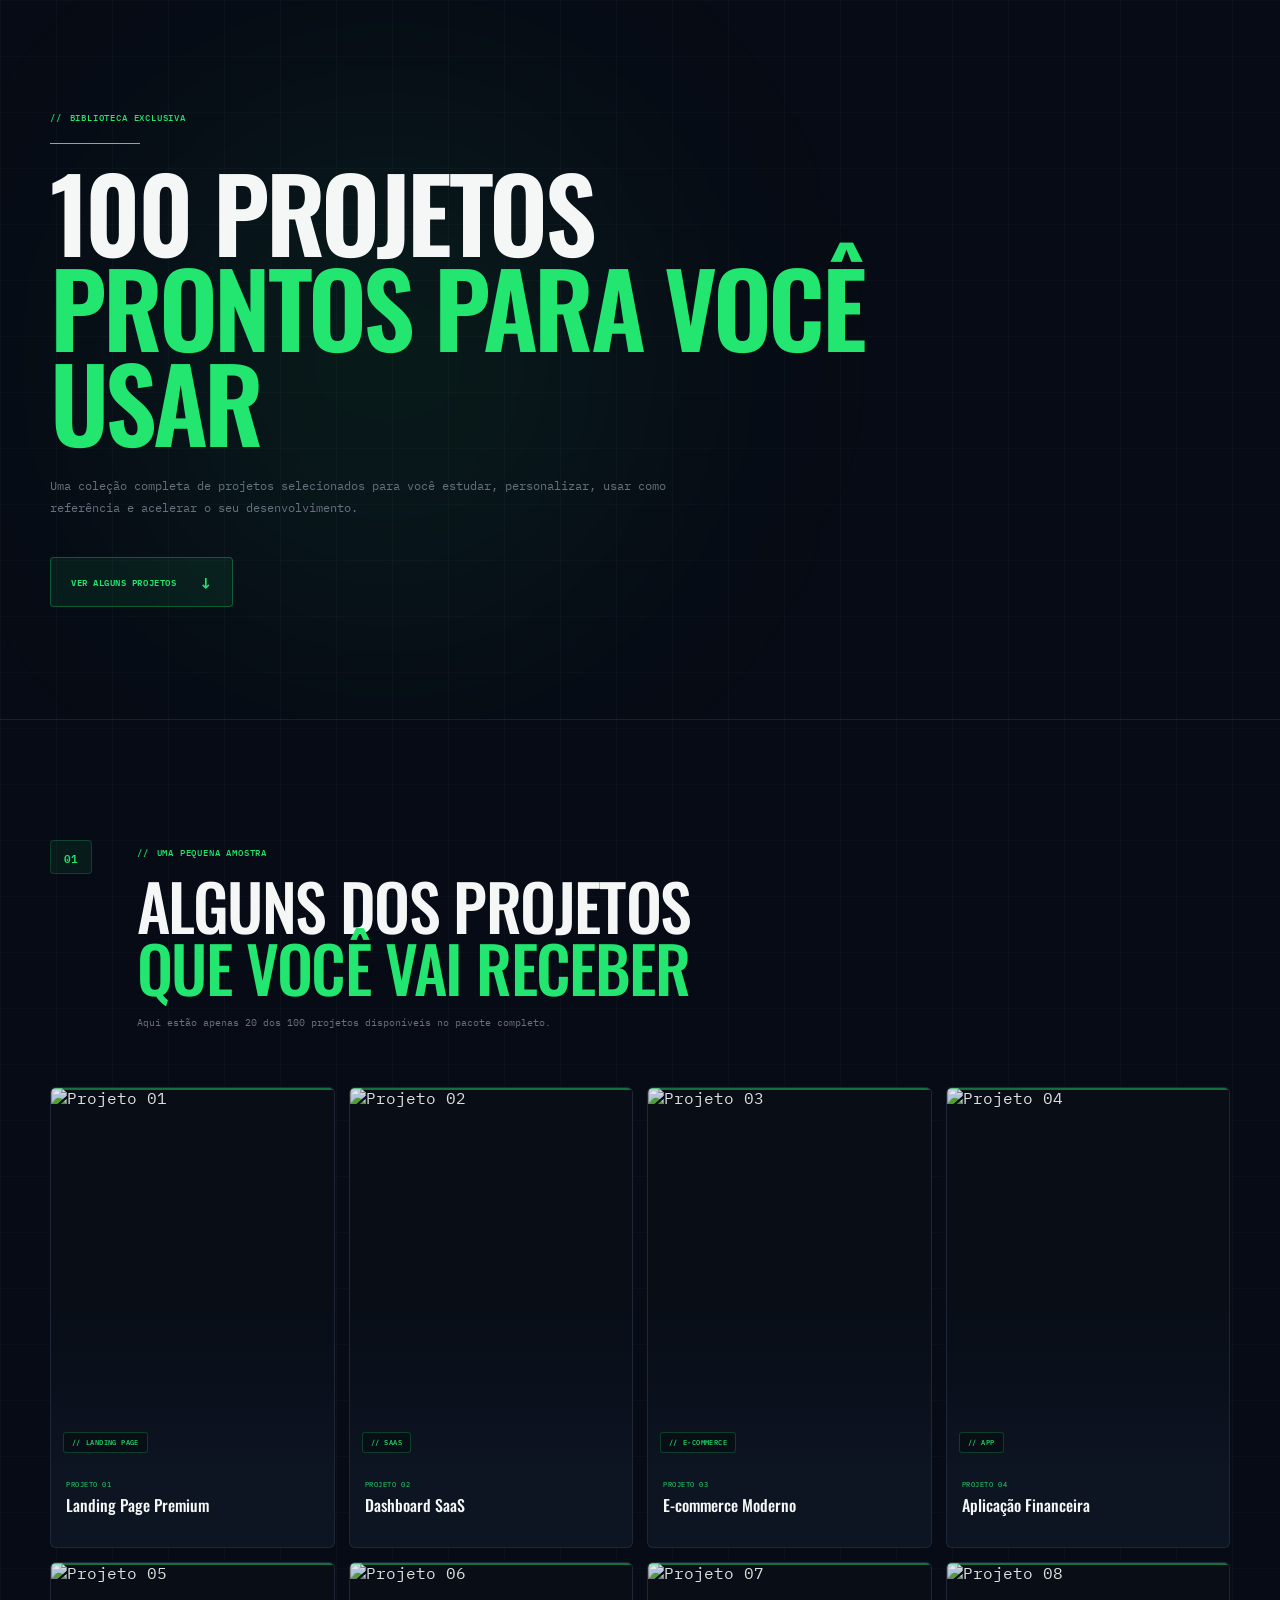
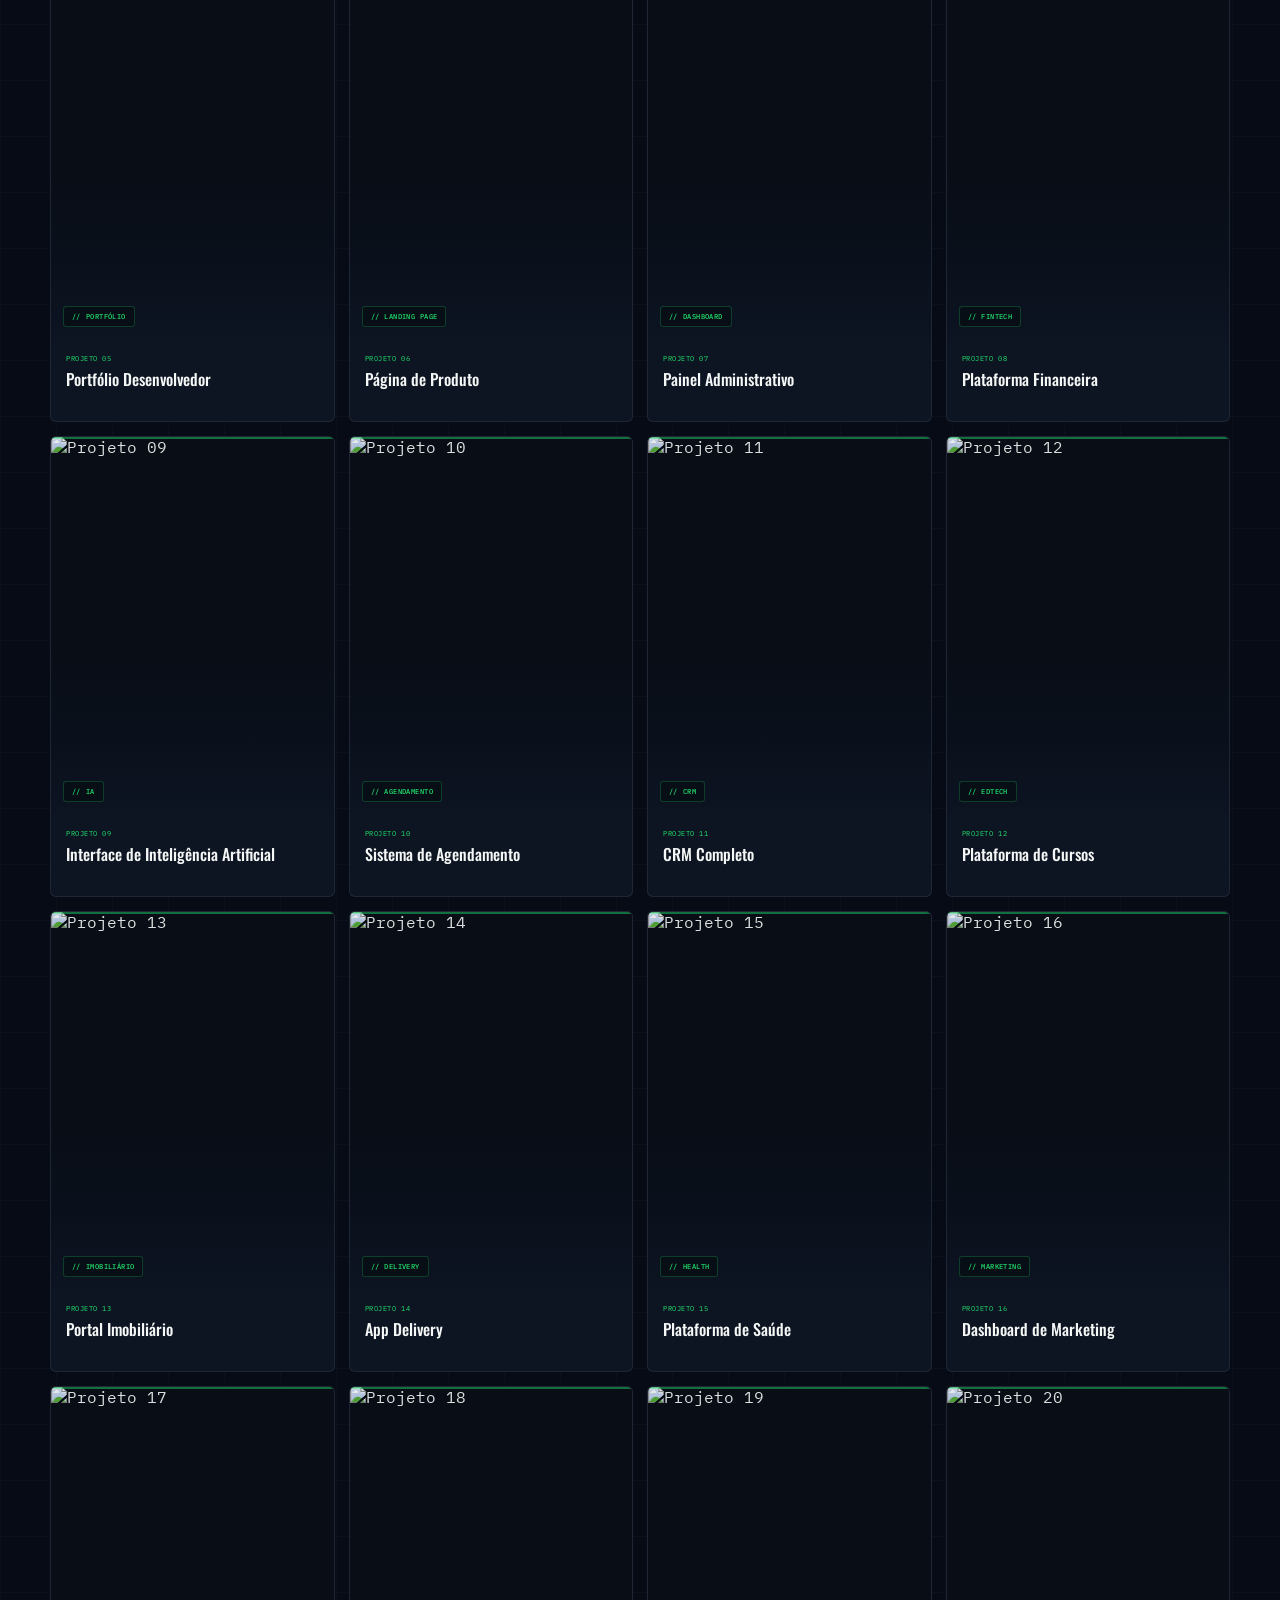
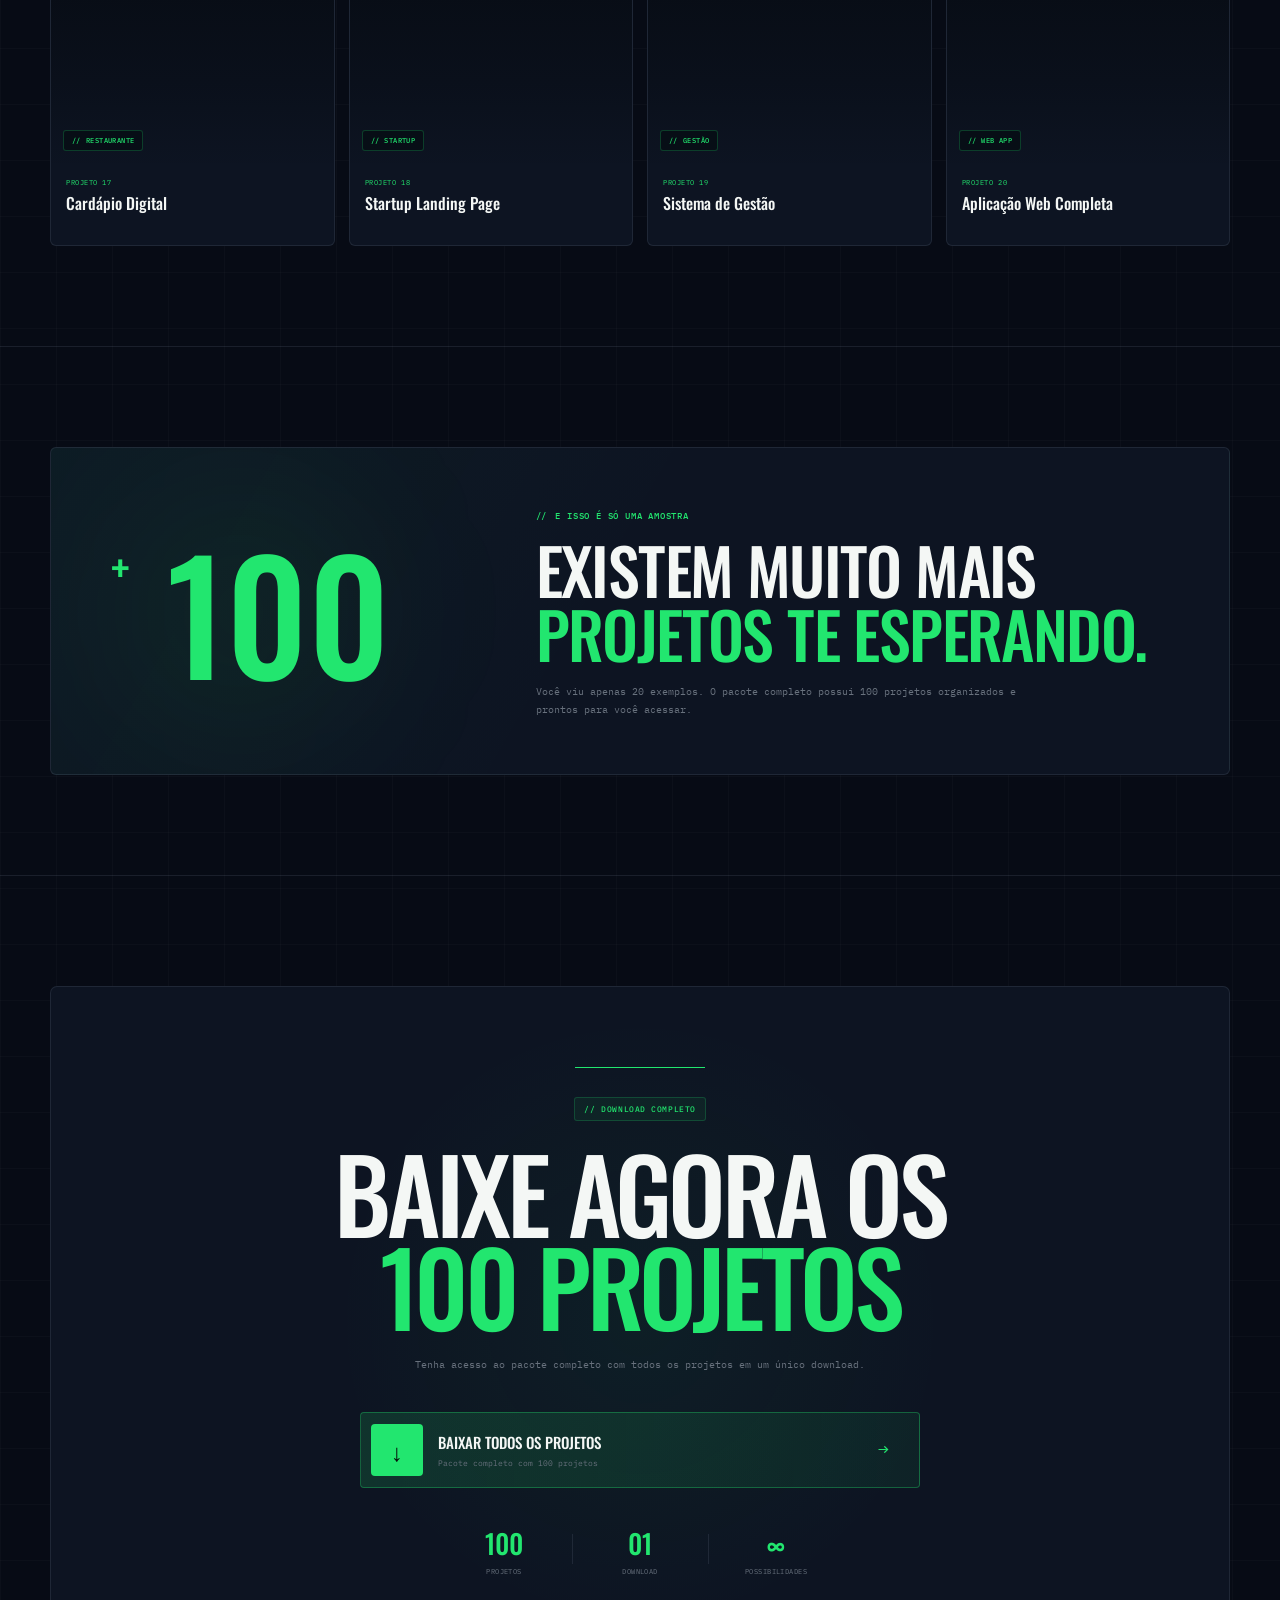
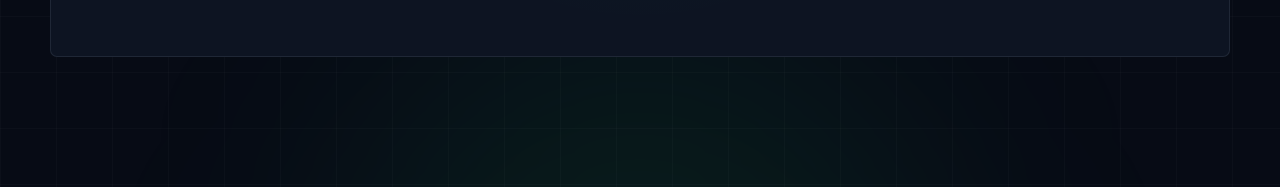
==== 100-PROJETOS/index.html @ 0f9ff562 "teste 2" ====
<!doctype html>
<html lang="pt-BR">
  <head>
    <meta charset="UTF-8" />
    <meta name="viewport" content="width=device-width, initial-scale=1.0" />
    <title>100 Projetos Prontos</title>

    <link rel="preconnect" href="https://fonts.googleapis.com" />
    <link rel="preconnect" href="https://fonts.gstatic.com" crossorigin />

    <link
      href="https://fonts.googleapis.com/css2?family=IBM+Plex+Mono:wght@400;500;600&family=Oswald:wght@400;500;600;700&display=swap"
      rel="stylesheet"
    />

    <link rel="stylesheet" href="style.css" />
  </head>

  <body>
    <main class="projects-page">
      <!-- HERO -->
      <section class="hero">
        <div class="hero-glow hero-glow-1"></div>
        <div class="hero-glow hero-glow-2"></div>

        <div class="container hero-content">
          <span class="eyebrow">BIBLIOTECA EXCLUSIVA</span>

          <h1>
            100 PROJETOS
            <span>PRONTOS PARA VOCÊ USAR</span>
          </h1>

          <p>
            Uma coleção completa de projetos selecionados para você estudar,
            personalizar, usar como referência e acelerar o seu desenvolvimento.
          </p>

          <a href="#projetos" class="hero-button">
            VER ALGUNS PROJETOS
            <span>↓</span>
          </a>
        </div>
      </section>

      <!-- PROJETOS -->
      <section class="projects-section" id="projetos">
        <div class="container">
          <div class="section-heading">
            <span class="section-number">01</span>

            <div>
              <span class="eyebrow">UMA PEQUENA AMOSTRA</span>

              <h2>
                ALGUNS DOS PROJETOS
                <span>QUE VOCÊ VAI RECEBER</span>
              </h2>

              <p>
                Aqui estão apenas 20 dos 100 projetos disponíveis no pacote
                completo.
              </p>
            </div>
          </div>

          <div class="projects-grid">
            <!-- CARD 01 -->
            <article class="project-card">
              <div class="project-image">
                <img src="images/projeto-01.jpg" alt="Projeto 01" />
                <div class="project-overlay">
                  <span>LANDING PAGE</span>
                </div>
              </div>

              <div class="project-info">
                <span>PROJETO 01</span>
                <h3>Landing Page Premium</h3>
              </div>
            </article>

            <!-- CARD 02 -->
            <article class="project-card">
              <div class="project-image">
                <img src="images/projeto-02.jpg" alt="Projeto 02" />
                <div class="project-overlay">
                  <span>SAAS</span>
                </div>
              </div>

              <div class="project-info">
                <span>PROJETO 02</span>
                <h3>Dashboard SaaS</h3>
              </div>
            </article>

            <!-- CARD 03 -->
            <article class="project-card">
              <div class="project-image">
                <img src="images/projeto-03.jpg" alt="Projeto 03" />
                <div class="project-overlay">
                  <span>E-COMMERCE</span>
                </div>
              </div>

              <div class="project-info">
                <span>PROJETO 03</span>
                <h3>E-commerce Moderno</h3>
              </div>
            </article>

            <!-- CARD 04 -->
            <article class="project-card">
              <div class="project-image">
                <img src="images/projeto-04.jpg" alt="Projeto 04" />
                <div class="project-overlay">
                  <span>APP</span>
                </div>
              </div>

              <div class="project-info">
                <span>PROJETO 04</span>
                <h3>Aplicação Financeira</h3>
              </div>
            </article>

            <!-- CARD 05 -->
            <article class="project-card">
              <div class="project-image">
                <img src="images/projeto-05.jpg" alt="Projeto 05" />
                <div class="project-overlay">
                  <span>PORTFÓLIO</span>
                </div>
              </div>

              <div class="project-info">
                <span>PROJETO 05</span>
                <h3>Portfólio Desenvolvedor</h3>
              </div>
            </article>

            <!-- CARD 06 -->
            <article class="project-card">
              <div class="project-image">
                <img src="images/projeto-06.jpg" alt="Projeto 06" />
                <div class="project-overlay">
                  <span>LANDING PAGE</span>
                </div>
              </div>

              <div class="project-info">
                <span>PROJETO 06</span>
                <h3>Página de Produto</h3>
              </div>
            </article>

            <!-- CARD 07 -->
            <article class="project-card">
              <div class="project-image">
                <img src="images/projeto-07.jpg" alt="Projeto 07" />
                <div class="project-overlay">
                  <span>DASHBOARD</span>
                </div>
              </div>

              <div class="project-info">
                <span>PROJETO 07</span>
                <h3>Painel Administrativo</h3>
              </div>
            </article>

            <!-- CARD 08 -->
            <article class="project-card">
              <div class="project-image">
                <img src="images/projeto-08.jpg" alt="Projeto 08" />
                <div class="project-overlay">
                  <span>FINTECH</span>
                </div>
              </div>

              <div class="project-info">
                <span>PROJETO 08</span>
                <h3>Plataforma Financeira</h3>
              </div>
            </article>

            <!-- CARD 09 -->
            <article class="project-card">
              <div class="project-image">
                <img src="images/projeto-09.jpg" alt="Projeto 09" />
                <div class="project-overlay">
                  <span>IA</span>
                </div>
              </div>

              <div class="project-info">
                <span>PROJETO 09</span>
                <h3>Interface de Inteligência Artificial</h3>
              </div>
            </article>

            <!-- CARD 10 -->
            <article class="project-card">
              <div class="project-image">
                <img src="images/projeto-10.jpg" alt="Projeto 10" />
                <div class="project-overlay">
                  <span>AGENDAMENTO</span>
                </div>
              </div>

              <div class="project-info">
                <span>PROJETO 10</span>
                <h3>Sistema de Agendamento</h3>
              </div>
            </article>

            <!-- CARD 11 -->
            <article class="project-card">
              <div class="project-image">
                <img src="images/projeto-11.jpg" alt="Projeto 11" />
                <div class="project-overlay">
                  <span>CRM</span>
                </div>
              </div>

              <div class="project-info">
                <span>PROJETO 11</span>
                <h3>CRM Completo</h3>
              </div>
            </article>

            <!-- CARD 12 -->
            <article class="project-card">
              <div class="project-image">
                <img src="images/projeto-12.jpg" alt="Projeto 12" />
                <div class="project-overlay">
                  <span>EDTECH</span>
                </div>
              </div>

              <div class="project-info">
                <span>PROJETO 12</span>
                <h3>Plataforma de Cursos</h3>
              </div>
            </article>

            <!-- CARD 13 -->
            <article class="project-card">
              <div class="project-image">
                <img src="images/projeto-13.jpg" alt="Projeto 13" />
                <div class="project-overlay">
                  <span>IMOBILIÁRIO</span>
                </div>
              </div>

              <div class="project-info">
                <span>PROJETO 13</span>
                <h3>Portal Imobiliário</h3>
              </div>
            </article>

            <!-- CARD 14 -->
            <article class="project-card">
              <div class="project-image">
                <img src="images/projeto-14.jpg" alt="Projeto 14" />
                <div class="project-overlay">
                  <span>DELIVERY</span>
                </div>
              </div>

              <div class="project-info">
                <span>PROJETO 14</span>
                <h3>App Delivery</h3>
              </div>
            </article>

            <!-- CARD 15 -->
            <article class="project-card">
              <div class="project-image">
                <img src="images/projeto-15.jpg" alt="Projeto 15" />
                <div class="project-overlay">
                  <span>HEALTH</span>
                </div>
              </div>

              <div class="project-info">
                <span>PROJETO 15</span>
                <h3>Plataforma de Saúde</h3>
              </div>
            </article>

            <!-- CARD 16 -->
            <article class="project-card">
              <div class="project-image">
                <img src="images/projeto-16.jpg" alt="Projeto 16" />
                <div class="project-overlay">
                  <span>MARKETING</span>
                </div>
              </div>

              <div class="project-info">
                <span>PROJETO 16</span>
                <h3>Dashboard de Marketing</h3>
              </div>
            </article>

            <!-- CARD 17 -->
            <article class="project-card">
              <div class="project-image">
                <img src="images/projeto-17.jpg" alt="Projeto 17" />
                <div class="project-overlay">
                  <span>RESTAURANTE</span>
                </div>
              </div>

              <div class="project-info">
                <span>PROJETO 17</span>
                <h3>Cardápio Digital</h3>
              </div>
            </article>

            <!-- CARD 18 -->
            <article class="project-card">
              <div class="project-image">
                <img src="images/projeto-18.jpg" alt="Projeto 18" />
                <div class="project-overlay">
                  <span>STARTUP</span>
                </div>
              </div>

              <div class="project-info">
                <span>PROJETO 18</span>
                <h3>Startup Landing Page</h3>
              </div>
            </article>

            <!-- CARD 19 -->
            <article class="project-card">
              <div class="project-image">
                <img src="images/projeto-19.jpg" alt="Projeto 19" />
                <div class="project-overlay">
                  <span>GESTÃO</span>
                </div>
              </div>

              <div class="project-info">
                <span>PROJETO 19</span>
                <h3>Sistema de Gestão</h3>
              </div>
            </article>

            <!-- CARD 20 -->
            <article class="project-card">
              <div class="project-image">
                <img src="images/projeto-20.jpg" alt="Projeto 20" />
                <div class="project-overlay">
                  <span>WEB APP</span>
                </div>
              </div>

              <div class="project-info">
                <span>PROJETO 20</span>
                <h3>Aplicação Web Completa</h3>
              </div>
            </article>
          </div>
        </div>
      </section>

      <!-- CONTADOR -->
      <section class="counter-section">
        <div class="container">
          <div class="counter-box">
            <div class="counter-number">
              <span>+</span>
              100
            </div>

            <div class="counter-content">
              <span class="eyebrow">E ISSO É SÓ UMA AMOSTRA</span>

              <h2>
                EXISTEM MUITO MAIS
                <span>PROJETOS TE ESPERANDO.</span>
              </h2>

              <p>
                Você viu apenas 20 exemplos. O pacote completo possui 100
                projetos organizados e prontos para você acessar.
              </p>
            </div>
          </div>
        </div>
      </section>

      <!-- CTA FINAL -->
      <section class="download-section">
        <div class="download-glow"></div>

        <div class="container">
          <div class="download-card">
            <span class="download-badge"> DOWNLOAD COMPLETO </span>

            <h2>
              BAIXE AGORA OS
              <span>100 PROJETOS</span>
            </h2>

            <p>
              Tenha acesso ao pacote completo com todos os projetos em um único
              download.
            </p>

            <!-- TROQUE O HREF PELO LINK DO SEU ZIP -->
            <a
              href="https://drive.google.com/uc?export=download&id=1RtNNRLsA-LP48QksW-aW4sHcP6Hw93Mc"
              class="download-button"
              download
            >
              <div class="download-icon">↓</div>

              <div>
                <strong>BAIXAR TODOS OS PROJETOS</strong>
                <span>Pacote completo com 100 projetos</span>
              </div>

              <div class="download-arrow">→</div>
            </a>

            <div class="download-info">
              <div>
                <strong>100</strong>
                <span>Projetos</span>
              </div>

              <div class="separator"></div>

              <div>
                <strong>01</strong>
                <span>Download</span>
              </div>

              <div class="separator"></div>

              <div>
                <strong>∞</strong>
                <span>Possibilidades</span>
              </div>
            </div>
          </div>
        </div>
      </section>
    </main>
  </body>
</html>
---- 100-PROJETOS/style.css ----
:root {
  --bg: #070b15;
  --bg-secondary: #0a101d;
  --card: #0d1422;
  --card-hover: #111a2b;

  --green: #22e66f;
  --green-soft: rgba(34, 230, 111, 0.08);

  --white: #f4f7f5;
  --text: #d9dfe2;
  --muted: #68717d;

  --line: rgba(140, 159, 178, 0.14);
  --line-green: rgba(34, 230, 111, 0.3);

  --heading: "Oswald", sans-serif;
  --mono: "IBM Plex Mono", monospace;
}

* {
  margin: 0;
  padding: 0;
  box-sizing: border-box;
}

html {
  scroll-behavior: smooth;
}

body {
  min-height: 100vh;
  background-color: var(--bg);
  background-image:
    linear-gradient(rgba(255, 255, 255, 0.018) 1px, transparent 1px),
    linear-gradient(90deg, rgba(255, 255, 255, 0.018) 1px, transparent 1px);
  background-size: 56px 56px;

  color: var(--white);
  font-family: var(--mono);
  overflow-x: hidden;
}

img {
  display: block;
  width: 100%;
}

a {
  text-decoration: none;
  color: inherit;
}

.container {
  width: min(1180px, calc(100% - 64px));
  margin: 0 auto;
}

.eyebrow {
  display: inline-flex;
  align-items: center;
  font-family: var(--mono);
  font-size: 9px;
  font-weight: 500;
  letter-spacing: 0.09em;
  text-transform: uppercase;
  color: var(--green);
}

.eyebrow::before {
  content: "//";
  margin-right: 8px;
}

.hero {
  min-height: 720px;
  position: relative;
  display: flex;
  align-items: center;
  overflow: hidden;
  border-bottom: 1px solid var(--line);
}

.hero::before {
  content: "";
  position: absolute;
  width: 520px;
  height: 520px;
  left: 10%;
  top: 50%;
  transform: translateY(-50%);
  border-radius: 50%;
  background: rgba(34, 230, 111, 0.07);
  filter: blur(130px);
}

.hero-glow {
  display: none;
}

.hero-content {
  position: relative;
  z-index: 2;
  display: flex;
  flex-direction: column;
  align-items: flex-start;
  text-align: left;
}

.hero h1 {
  max-width: 950px;
  margin-top: 20px;
  font-family: var(--heading);
  font-size: clamp(64px, 8vw, 110px);
  font-weight: 600;
  line-height: 0.93;
  letter-spacing: -0.035em;
}

.hero h1 span {
  display: block;
  color: var(--green);
}

.hero h1::before {
  content: "";
  display: block;
  width: 90px;
  height: 1px;
  margin-bottom: 20px;
  background: var(--green);
}

.hero p {
  max-width: 650px;
  margin-top: 25px;
  font-size: 12px;
  line-height: 1.85;
  color: var(--muted);
}

.hero-button {
  margin-top: 38px;
  min-height: 50px;
  display: inline-flex;
  align-items: center;
  gap: 25px;
  padding: 0 20px;

  background: var(--green-soft);
  border: 1px solid var(--line-green);
  border-radius: 4px;

  color: var(--green);
  font-family: var(--mono);
  font-size: 9px;
  font-weight: 600;
  letter-spacing: 0.06em;

  transition: 0.25s ease;
}

.hero-button:hover {
  transform: translateY(-2px);
  background: rgba(34, 230, 111, 0.13);
  border-color: var(--green);
}

.hero-button span {
  font-size: 16px;
}

.projects-section {
  padding: 120px 0 100px;
  border-bottom: 1px solid var(--line);
}

.section-heading {
  display: grid;
  grid-template-columns: 62px 1fr;
  gap: 25px;
  align-items: flex-start;
  margin-bottom: 55px;
}

.section-number {
  width: 42px;
  height: 34px;

  display: flex;
  align-items: center;
  justify-content: center;

  border-radius: 4px;
  border: 1px solid rgba(34, 230, 111, 0.18);
  background: rgba(34, 230, 111, 0.07);

  color: var(--green);
  font-size: 11px;
  font-weight: 600;
}

.section-heading h2 {
  max-width: 850px;
  margin-top: 14px;

  font-family: var(--heading);
  font-size: clamp(44px, 5vw, 70px);
  font-weight: 500;
  line-height: 0.97;
  letter-spacing: -0.025em;
}

.section-heading h2 span {
  display: block;
  color: var(--green);
}

.section-heading p {
  max-width: 580px;
  margin-top: 16px;
  font-size: 10px;
  line-height: 1.8;
  color: var(--muted);
}

.projects-grid {
  display: grid;
  grid-template-columns: repeat(4, minmax(0, 1fr));
  gap: 14px;
}

.project-card {
  position: relative;
  overflow: hidden;

  background: var(--card);
  border: 1px solid var(--line);
  border-radius: 6px;

  transition: 0.3s ease;
}

.project-card::before {
  content: "";
  position: absolute;
  top: 0;
  left: 0;
  right: 0;
  height: 2px;
  background: var(--green);
  opacity: 0.45;
  z-index: 5;
}

.project-card:hover {
  transform: translateY(-4px);
  background: var(--card-hover);
  border-color: rgba(34, 230, 111, 0.28);
}

.project-image {
  position: relative;
  width: 100%;
  aspect-ratio: 3 / 4;
  overflow: hidden;
  background: #080d16;
}

.project-image img {
  width: 100%;
  height: 100%;
  object-fit: cover;
  object-position: top center;

  opacity: 0.9;
  transition: 0.5s ease;
}

.project-card:hover .project-image img {
  transform: scale(1.03);
  opacity: 1;
}

.project-image::after {
  content: "";
  position: absolute;
  inset: 0;

  background: linear-gradient(
    to top,
    rgba(13, 20, 34, 0.95) 0%,
    rgba(13, 20, 34, 0.45) 20%,
    transparent 45%
  );

  pointer-events: none;
}

.project-overlay {
  position: absolute;
  left: 12px;
  bottom: 12px;
  z-index: 3;
}

.project-overlay span {
  display: inline-flex;
  align-items: center;

  padding: 5px 8px;

  border: 1px solid rgba(34, 230, 111, 0.22);
  border-radius: 3px;

  background: rgba(8, 15, 22, 0.92);
  color: var(--green);

  font-size: 7px;
  font-weight: 500;
  letter-spacing: 0.06em;
}

.project-overlay span::before {
  content: "//";
  margin-right: 5px;
}

.project-info {
  min-height: 82px;
  padding: 15px;
}

.project-info > span {
  display: block;
  margin-bottom: 7px;

  color: var(--green);
  font-size: 7px;
  letter-spacing: 0.08em;
}

.project-info h3 {
  font-family: var(--heading);
  font-size: 16px;
  font-weight: 500;
  line-height: 1.2;
  color: var(--white);
}

.counter-section {
  padding: 100px 0;
  border-bottom: 1px solid var(--line);
}

.counter-box {
  position: relative;

  min-height: 320px;

  display: grid;
  grid-template-columns: 0.7fr 1.25fr;
  align-items: center;
  gap: 70px;

  padding: 55px 60px;

  border: 1px solid var(--line);
  border-radius: 6px;

  background:
    linear-gradient(
      120deg,
      rgba(34, 230, 111, 0.04),
      transparent 48%
    ),
    var(--card);

  overflow: hidden;
}

.counter-box::before {
  content: "";

  position: absolute;

  width: 260px;
  height: 260px;

  left: 5%;
  top: 50%;

  transform: translateY(-50%);

  background: rgba(34, 230, 111, 0.06);
  filter: blur(80px);
  border-radius: 50%;
}

.counter-number {
  position: relative;
  z-index: 2;

  font-family: var(--heading);
  font-size: clamp(100px, 12vw, 175px);
  font-weight: 500;
  line-height: 0.8;

  color: var(--green);
}

.counter-number span {
  font-size: 0.28em;
  vertical-align: top;
}

.counter-content {
  position: relative;
  z-index: 2;
}

.counter-content h2 {
  margin-top: 14px;

  font-family: var(--heading);
  font-size: clamp(42px, 5vw, 65px);
  font-weight: 500;
  line-height: 1;
  letter-spacing: -0.025em;
}

.counter-content h2 span {
  display: block;
  color: var(--green);
}

.counter-content p {
  max-width: 520px;
  margin-top: 18px;

  color: var(--muted);

  font-size: 10px;
  line-height: 1.8;
}

.download-section {
  position: relative;
  padding: 110px 0 130px;
  overflow: hidden;
}

.download-section::before {
  content: "";

  position: absolute;

  width: 600px;
  height: 600px;

  left: 50%;
  bottom: -430px;

  transform: translateX(-50%);

  background: rgba(34, 230, 111, 0.08);
  filter: blur(130px);
  border-radius: 50%;
}

.download-glow {
  display: none;
}

.download-card {
  position: relative;
  z-index: 2;

  min-height: 560px;

  display: flex;
  flex-direction: column;
  justify-content: center;
  align-items: center;

  padding: 80px 60px;

  text-align: center;

  border: 1px solid var(--line);
  border-radius: 7px;

  background:
    radial-gradient(
      circle at center,
      rgba(34, 230, 111, 0.05),
      transparent 45%
    ),
    var(--card);
}

.download-card::before {
  content: "";

  position: absolute;

  top: 80px;
  left: 50%;

  width: 130px;
  height: 1px;

  transform: translateX(-50%);
  background: var(--green);
}

.download-badge {
  display: inline-flex;
  align-items: center;

  margin-top: 30px;
  padding: 6px 9px;

  border: 1px solid rgba(34, 230, 111, 0.2);
  border-radius: 3px;

  background: rgba(34, 230, 111, 0.06);
  color: var(--green);

  font-size: 8px;
  font-weight: 500;
  letter-spacing: 0.07em;
}

.download-badge::before {
  content: "//";
  margin-right: 6px;
}

.download-card h2 {
  max-width: 900px;
  margin-top: 25px;

  font-family: var(--heading);
  font-size: clamp(64px, 8vw, 105px);
  font-weight: 500;
  line-height: 0.9;
  letter-spacing: -0.04em;
}

.download-card h2 span {
  display: block;
  color: var(--green);
}

.download-card > p {
  max-width: 550px;
  margin-top: 25px;

  font-size: 10px;
  line-height: 1.8;
  color: var(--muted);
}

.download-button {
  width: min(100%, 560px);
  min-height: 76px;

  margin-top: 38px;

  display: grid;
  grid-template-columns: 52px 1fr 25px;
  align-items: center;
  gap: 15px;

  padding: 10px 16px 10px 10px;

  text-align: left;

  border: 1px solid rgba(34, 230, 111, 0.32);
  border-radius: 4px;

  background: linear-gradient(
    90deg,
    rgba(34, 230, 111, 0.15),
    rgba(34, 230, 111, 0.07)
  );

  color: var(--white);

  transition: 0.25s ease;
}

.download-button:hover {
  transform: translateY(-3px);
  border-color: var(--green);

  background: linear-gradient(
    90deg,
    rgba(34, 230, 111, 0.22),
    rgba(34, 230, 111, 0.1)
  );
}

.download-icon {
  width: 52px;
  height: 52px;

  display: flex;
  align-items: center;
  justify-content: center;

  border-radius: 4px;

  background: var(--green);
  color: #06110b;

  font-family: var(--heading);
  font-size: 24px;
}

.download-button > div:nth-child(2) {
  display: flex;
  flex-direction: column;
  gap: 5px;
}

.download-button strong {
  font-family: var(--heading);
  font-size: 15px;
  font-weight: 500;
  color: var(--white);
}

.download-button span {
  font-size: 8px;
  color: var(--muted);
}

.download-arrow {
  color: var(--green);
  font-size: 18px;
}

.download-info {
  margin-top: 35px;

  display: flex;
  align-items: center;
  justify-content: center;

  gap: 30px;
}

.download-info > div:not(.separator) {
  min-width: 75px;

  display: flex;
  flex-direction: column;
  gap: 4px;
}

.download-info strong {
  font-family: var(--heading);
  font-size: 27px;
  font-weight: 500;
  color: var(--green);
}

.download-info span {
  font-size: 7px;
  text-transform: uppercase;
  letter-spacing: 0.07em;
  color: var(--muted);
}

.separator {
  width: 1px;
  height: 30px;
  background: var(--line);
}

@media (max-width: 1050px) {
  .projects-grid {
    grid-template-columns: repeat(3, minmax(0, 1fr));
  }

  .counter-box {
    gap: 35px;
  }
}

@media (max-width: 768px) {
  .container {
    width: calc(100% - 30px);
  }

  .hero {
    min-height: 640px;
  }

  .hero h1 {
    font-size: clamp(52px, 15vw, 78px);
  }

  .hero p {
    font-size: 10px;
  }

  .projects-section {
    padding: 85px 0;
  }

  .section-heading {
    grid-template-columns: 1fr;
    gap: 18px;
    margin-bottom: 40px;
  }

  .section-heading h2 {
    font-size: 48px;
  }

  .projects-grid {
    grid-template-columns: repeat(2, minmax(0, 1fr));
    gap: 10px;
  }

  .counter-section {
    padding: 70px 0;
  }

  .counter-box {
    grid-template-columns: 1fr;
    gap: 40px;
    padding: 45px 30px;
  }

  .counter-number {
    font-size: 110px;
  }

  .download-section {
    padding: 70px 0 90px;
  }

  .download-card {
    min-height: 500px;
    padding: 70px 25px;
  }

  .download-card::before {
    top: 55px;
  }
}

@media (max-width: 500px) {
  .hero {
    min-height: 580px;
  }

  .hero h1 {
    font-size: 51px;
  }

  .hero-button {
    min-height: 46px;
    font-size: 8px;
  }

  .projects-grid {
    grid-template-columns: repeat(2, minmax(0, 1fr));
    gap: 8px;
  }

  .project-info {
    min-height: 68px;
    padding: 10px;
  }

  .project-info h3 {
    font-size: 13px;
  }

  .project-info > span {
    font-size: 6px;
  }

  .project-overlay {
    left: 8px;
    bottom: 8px;
  }

  .project-overlay span {
    padding: 4px 5px;
    font-size: 6px;
  }

  .counter-box {
    padding: 40px 22px;
  }

  .counter-content h2 {
    font-size: 44px;
  }

  .download-card {
    padding: 65px 18px;
  }

  .download-card h2 {
    font-size: 53px;
  }

  .download-button {
    grid-template-columns: 48px 1fr;
    gap: 11px;
  }

  .download-icon {
    width: 48px;
    height: 48px;
  }

  .download-arrow {
    display: none;
  }

  .download-button strong {
    font-size: 13px;
  }

  .download-button span {
    font-size: 7px;
  }

  .download-info {
    gap: 14px;
  }
}
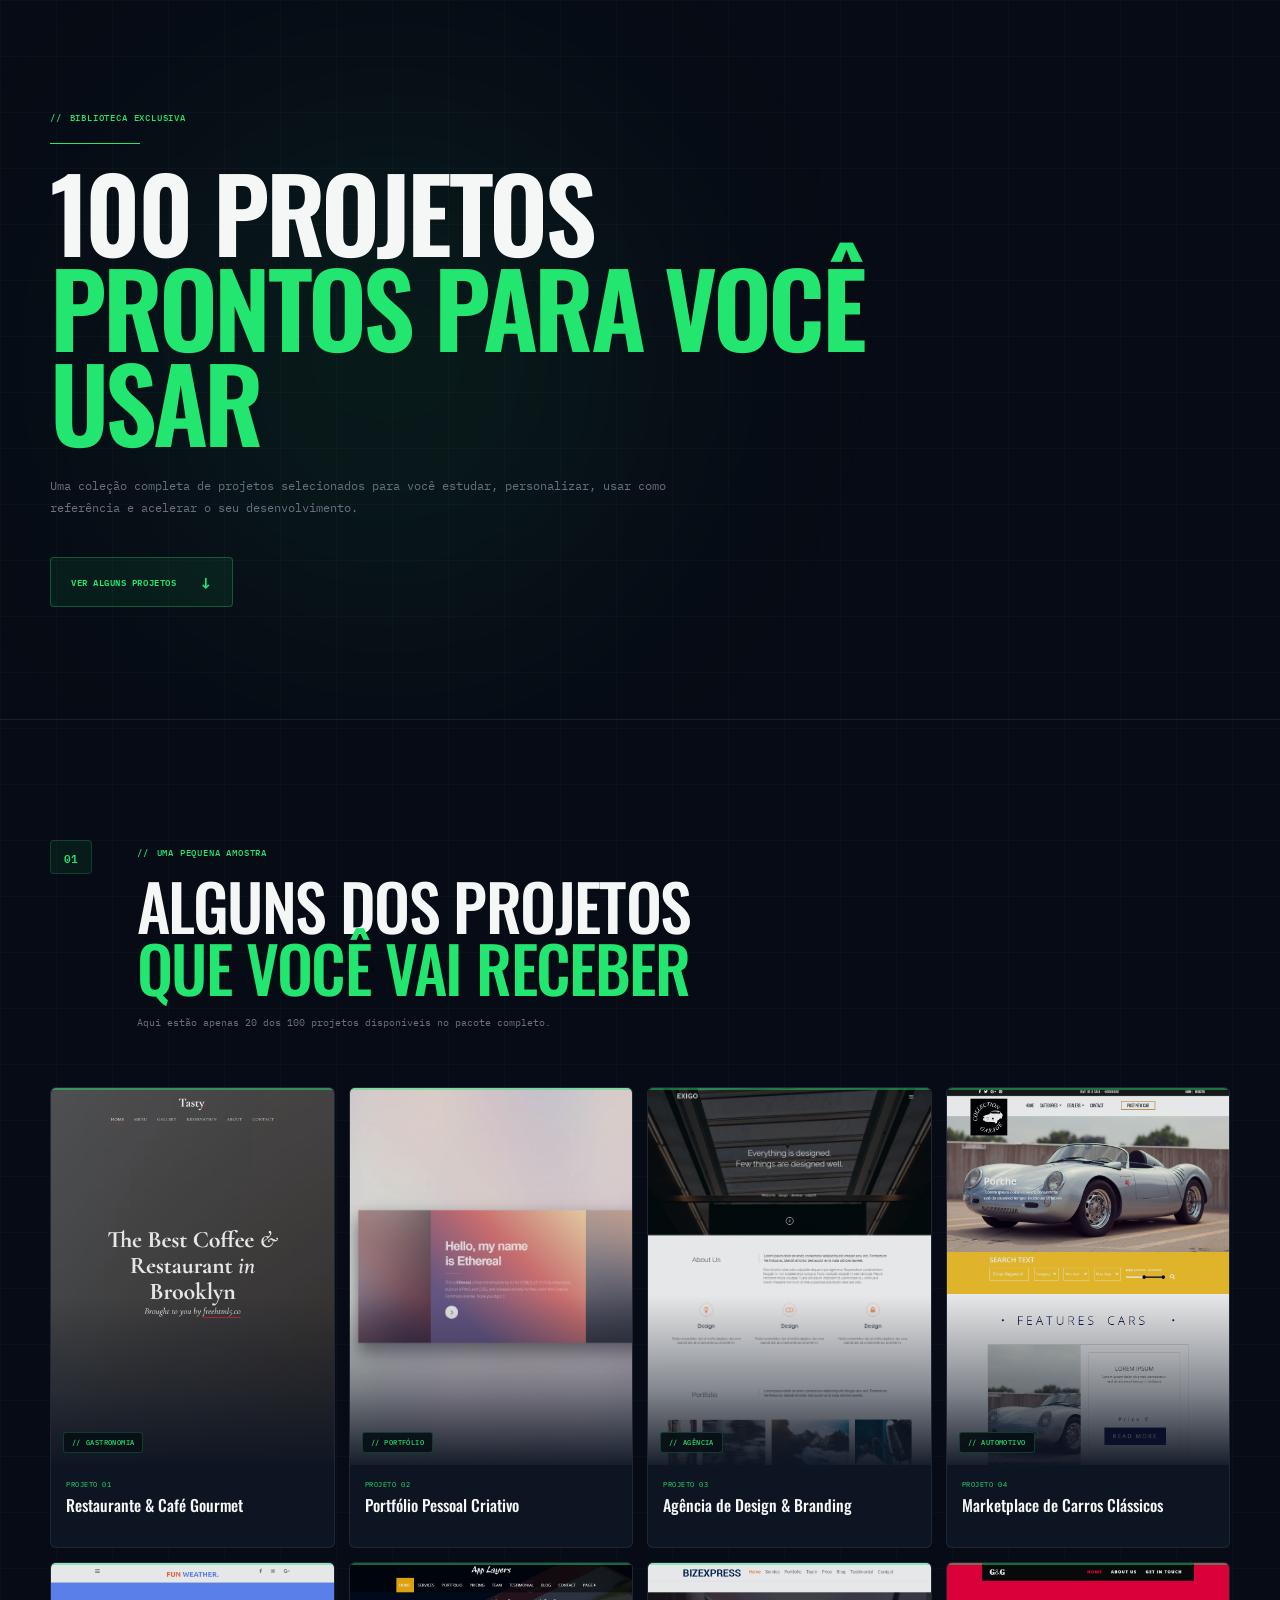
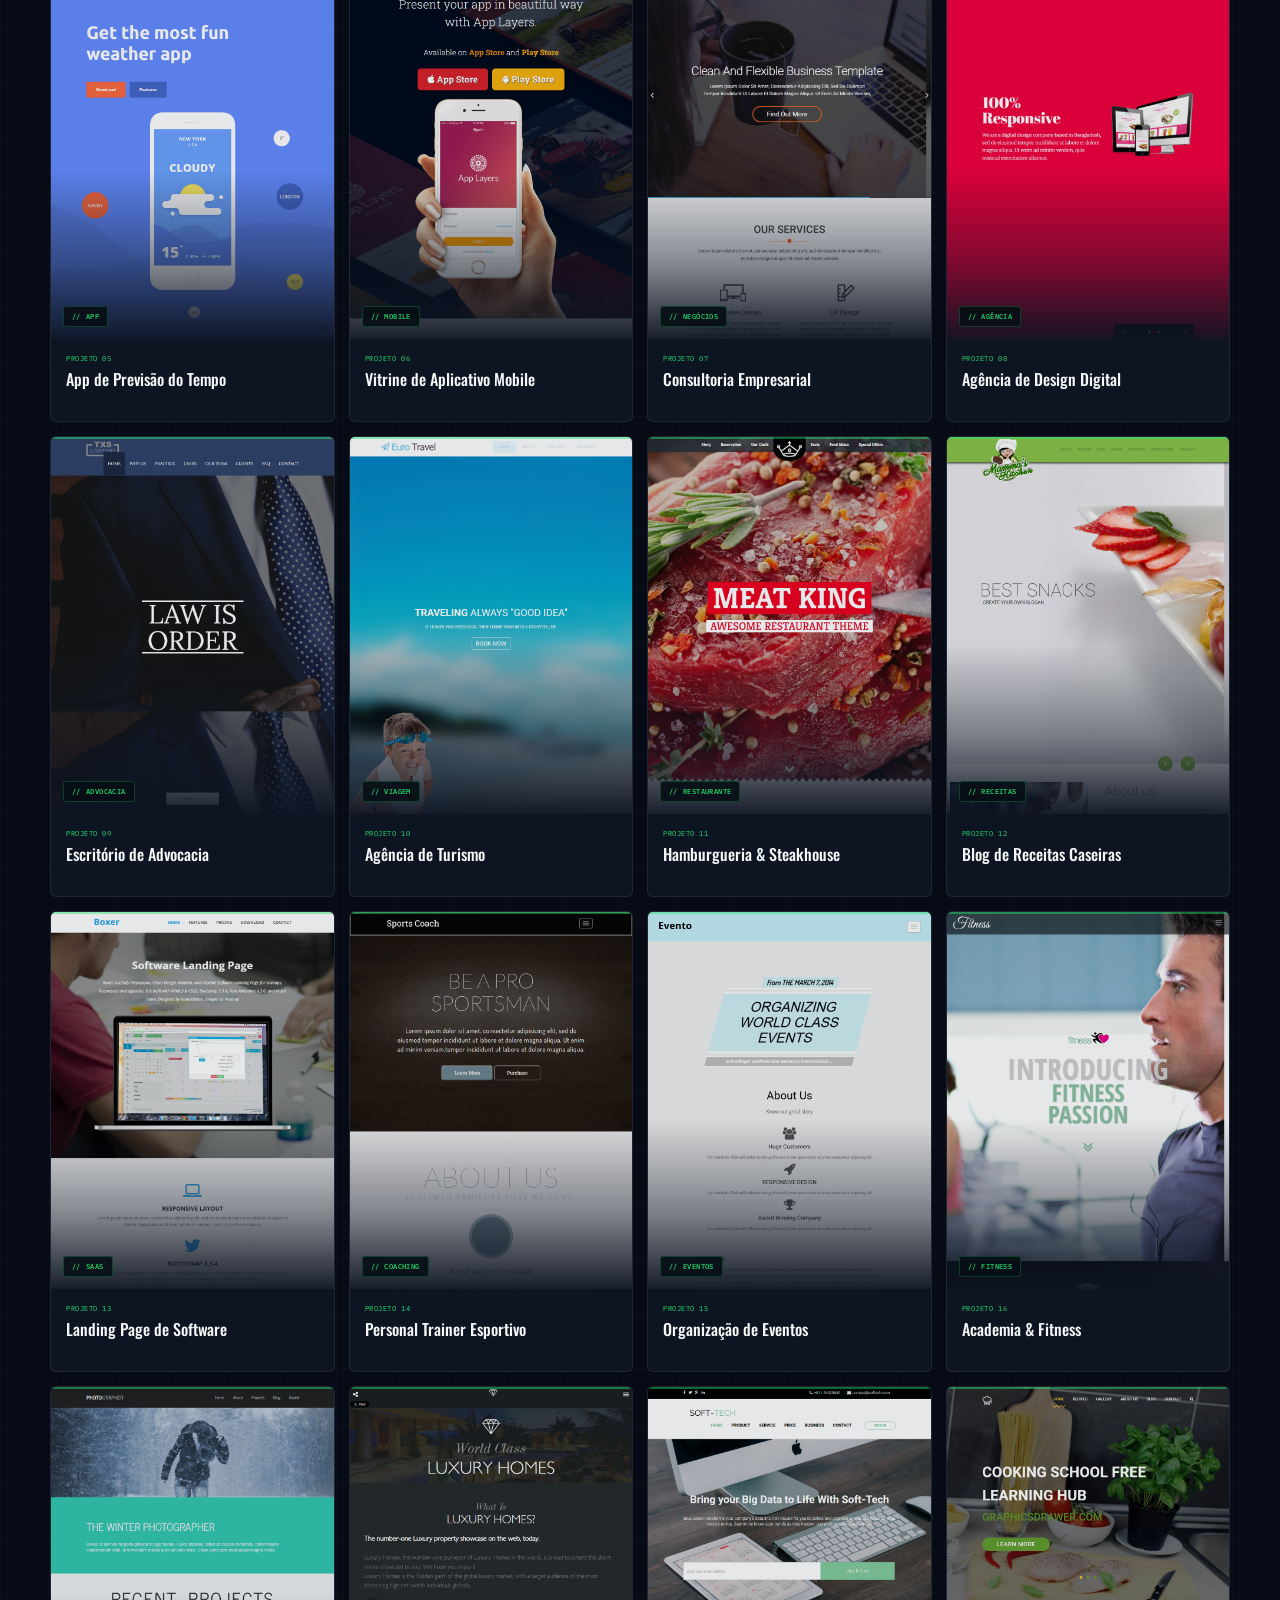
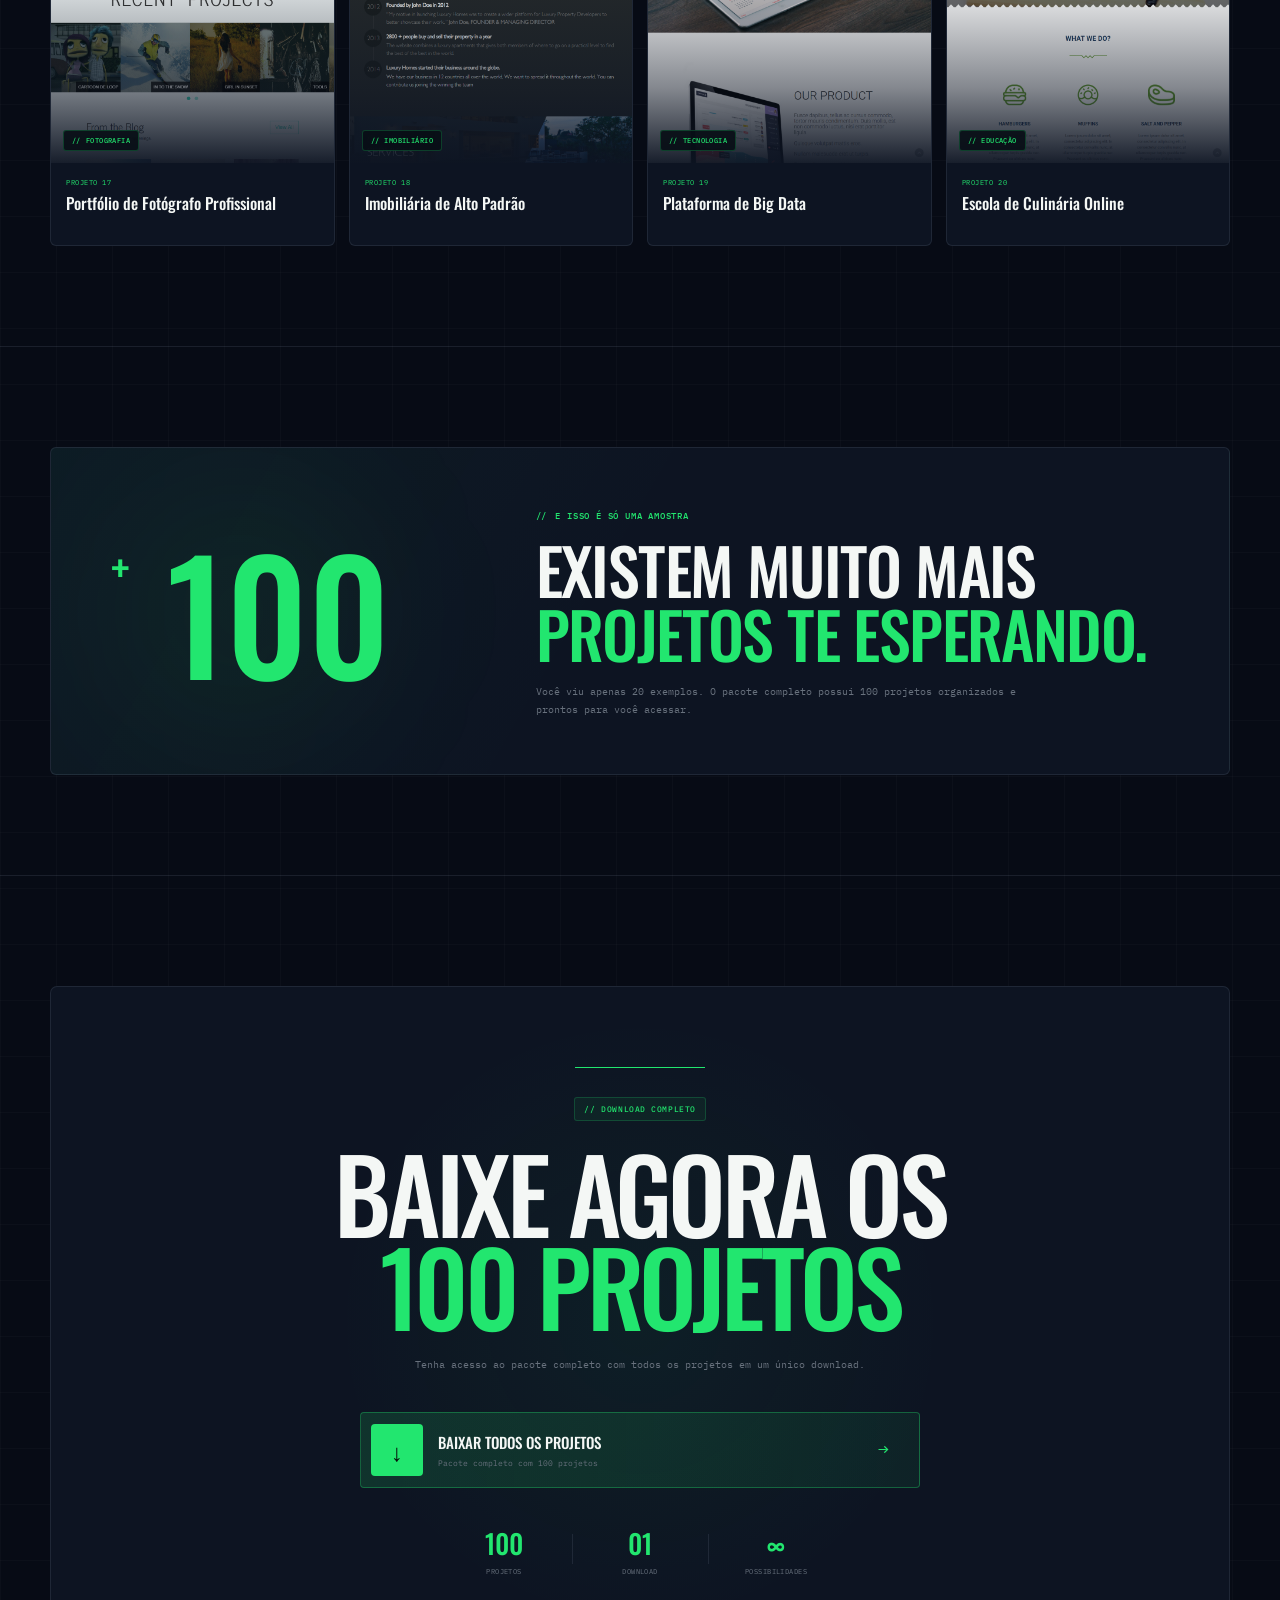
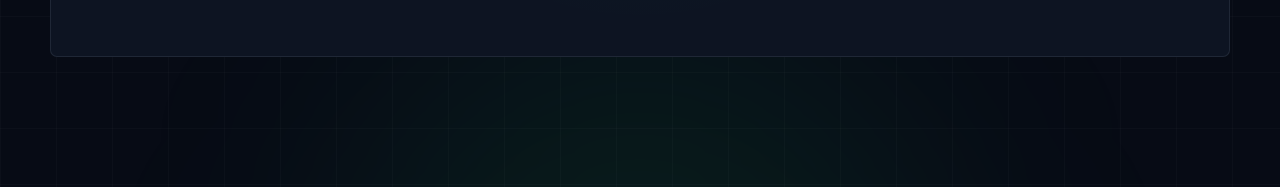
==== commit b463a6c5: "Feito" ====
--- a/100-PROJETOS/index.html
+++ b/100-PROJETOS/index.html
@@ -68,300 +68,300 @@
             <!-- CARD 01 -->
             <article class="project-card">
               <div class="project-image">
-                <img src="images/projeto-01.jpg" alt="Projeto 01" />
-                <div class="project-overlay">
-                  <span>LANDING PAGE</span>
+                <img src="assets/img/projeto-01.png" alt="Projeto 01" />
+                <div class="project-overlay">
+                  <span>GASTRONOMIA</span>
                 </div>
               </div>
 
               <div class="project-info">
                 <span>PROJETO 01</span>
-                <h3>Landing Page Premium</h3>
+                <h3>Restaurante & Café Gourmet</h3>
               </div>
             </article>
 
             <!-- CARD 02 -->
             <article class="project-card">
               <div class="project-image">
-                <img src="images/projeto-02.jpg" alt="Projeto 02" />
+                <img src="assets/img/projeto-02.png" alt="Projeto 02" />
+                <div class="project-overlay">
+                  <span>PORTFÓLIO</span>
+                </div>
+              </div>
+
+              <div class="project-info">
+                <span>PROJETO 02</span>
+                <h3>Portfólio Pessoal Criativo</h3>
+              </div>
+            </article>
+
+            <!-- CARD 03 -->
+            <article class="project-card">
+              <div class="project-image">
+                <img src="assets/img/projeto-03.png" alt="Projeto 03" />
+                <div class="project-overlay">
+                  <span>AGÊNCIA</span>
+                </div>
+              </div>
+
+              <div class="project-info">
+                <span>PROJETO 03</span>
+                <h3>Agência de Design & Branding</h3>
+              </div>
+            </article>
+
+            <!-- CARD 04 -->
+            <article class="project-card">
+              <div class="project-image">
+                <img src="assets/img/projeto-04.png" alt="Projeto 04" />
+                <div class="project-overlay">
+                  <span>AUTOMOTIVO</span>
+                </div>
+              </div>
+
+              <div class="project-info">
+                <span>PROJETO 04</span>
+                <h3>Marketplace de Carros Clássicos</h3>
+              </div>
+            </article>
+
+            <!-- CARD 05 -->
+            <article class="project-card">
+              <div class="project-image">
+                <img src="assets/img/projeto-05.png" alt="Projeto 05" />
+                <div class="project-overlay">
+                  <span>APP</span>
+                </div>
+              </div>
+
+              <div class="project-info">
+                <span>PROJETO 05</span>
+                <h3>App de Previsão do Tempo</h3>
+              </div>
+            </article>
+
+            <!-- CARD 06 -->
+            <article class="project-card">
+              <div class="project-image">
+                <img src="assets/img/projeto-06.png" alt="Projeto 06" />
+                <div class="project-overlay">
+                  <span>MOBILE</span>
+                </div>
+              </div>
+
+              <div class="project-info">
+                <span>PROJETO 06</span>
+                <h3>Vitrine de Aplicativo Mobile</h3>
+              </div>
+            </article>
+
+            <!-- CARD 07 -->
+            <article class="project-card">
+              <div class="project-image">
+                <img src="assets/img/projeto-07.png" alt="Projeto 07" />
+                <div class="project-overlay">
+                  <span>NEGÓCIOS</span>
+                </div>
+              </div>
+
+              <div class="project-info">
+                <span>PROJETO 07</span>
+                <h3>Consultoria Empresarial</h3>
+              </div>
+            </article>
+
+            <!-- CARD 08 -->
+            <article class="project-card">
+              <div class="project-image">
+                <img src="assets/img/projeto-08.png" alt="Projeto 08" />
+                <div class="project-overlay">
+                  <span>AGÊNCIA</span>
+                </div>
+              </div>
+
+              <div class="project-info">
+                <span>PROJETO 08</span>
+                <h3>Agência de Design Digital</h3>
+              </div>
+            </article>
+
+            <!-- CARD 09 -->
+            <article class="project-card">
+              <div class="project-image">
+                <img src="assets/img/projeto-09.png" alt="Projeto 09" />
+                <div class="project-overlay">
+                  <span>ADVOCACIA</span>
+                </div>
+              </div>
+
+              <div class="project-info">
+                <span>PROJETO 09</span>
+                <h3>Escritório de Advocacia</h3>
+              </div>
+            </article>
+
+            <!-- CARD 10 -->
+            <article class="project-card">
+              <div class="project-image">
+                <img src="assets/img/projeto-10.png" alt="Projeto 10" />
+                <div class="project-overlay">
+                  <span>VIAGEM</span>
+                </div>
+              </div>
+
+              <div class="project-info">
+                <span>PROJETO 10</span>
+                <h3>Agência de Turismo</h3>
+              </div>
+            </article>
+
+            <!-- CARD 11 -->
+            <article class="project-card">
+              <div class="project-image">
+                <img src="assets/img/projeto-11.png" alt="Projeto 11" />
+                <div class="project-overlay">
+                  <span>RESTAURANTE</span>
+                </div>
+              </div>
+
+              <div class="project-info">
+                <span>PROJETO 11</span>
+                <h3>Hamburgueria & Steakhouse</h3>
+              </div>
+            </article>
+
+            <!-- CARD 12 -->
+            <article class="project-card">
+              <div class="project-image">
+                <img src="assets/img/projeto-12.png" alt="Projeto 12" />
+                <div class="project-overlay">
+                  <span>RECEITAS</span>
+                </div>
+              </div>
+
+              <div class="project-info">
+                <span>PROJETO 12</span>
+                <h3>Blog de Receitas Caseiras</h3>
+              </div>
+            </article>
+
+            <!-- CARD 13 -->
+            <article class="project-card">
+              <div class="project-image">
+                <img src="assets/img/projeto-13.png" alt="Projeto 13" />
                 <div class="project-overlay">
                   <span>SAAS</span>
                 </div>
               </div>
 
               <div class="project-info">
-                <span>PROJETO 02</span>
-                <h3>Dashboard SaaS</h3>
-              </div>
-            </article>
-
-            <!-- CARD 03 -->
-            <article class="project-card">
-              <div class="project-image">
-                <img src="images/projeto-03.jpg" alt="Projeto 03" />
-                <div class="project-overlay">
-                  <span>E-COMMERCE</span>
-                </div>
-              </div>
-
-              <div class="project-info">
-                <span>PROJETO 03</span>
-                <h3>E-commerce Moderno</h3>
-              </div>
-            </article>
-
-            <!-- CARD 04 -->
-            <article class="project-card">
-              <div class="project-image">
-                <img src="images/projeto-04.jpg" alt="Projeto 04" />
-                <div class="project-overlay">
-                  <span>APP</span>
-                </div>
-              </div>
-
-              <div class="project-info">
-                <span>PROJETO 04</span>
-                <h3>Aplicação Financeira</h3>
-              </div>
-            </article>
-
-            <!-- CARD 05 -->
-            <article class="project-card">
-              <div class="project-image">
-                <img src="images/projeto-05.jpg" alt="Projeto 05" />
-                <div class="project-overlay">
-                  <span>PORTFÓLIO</span>
-                </div>
-              </div>
-
-              <div class="project-info">
-                <span>PROJETO 05</span>
-                <h3>Portfólio Desenvolvedor</h3>
-              </div>
-            </article>
-
-            <!-- CARD 06 -->
-            <article class="project-card">
-              <div class="project-image">
-                <img src="images/projeto-06.jpg" alt="Projeto 06" />
-                <div class="project-overlay">
-                  <span>LANDING PAGE</span>
-                </div>
-              </div>
-
-              <div class="project-info">
-                <span>PROJETO 06</span>
-                <h3>Página de Produto</h3>
-              </div>
-            </article>
-
-            <!-- CARD 07 -->
-            <article class="project-card">
-              <div class="project-image">
-                <img src="images/projeto-07.jpg" alt="Projeto 07" />
-                <div class="project-overlay">
-                  <span>DASHBOARD</span>
-                </div>
-              </div>
-
-              <div class="project-info">
-                <span>PROJETO 07</span>
-                <h3>Painel Administrativo</h3>
-              </div>
-            </article>
-
-            <!-- CARD 08 -->
-            <article class="project-card">
-              <div class="project-image">
-                <img src="images/projeto-08.jpg" alt="Projeto 08" />
-                <div class="project-overlay">
-                  <span>FINTECH</span>
-                </div>
-              </div>
-
-              <div class="project-info">
-                <span>PROJETO 08</span>
-                <h3>Plataforma Financeira</h3>
-              </div>
-            </article>
-
-            <!-- CARD 09 -->
-            <article class="project-card">
-              <div class="project-image">
-                <img src="images/projeto-09.jpg" alt="Projeto 09" />
-                <div class="project-overlay">
-                  <span>IA</span>
-                </div>
-              </div>
-
-              <div class="project-info">
-                <span>PROJETO 09</span>
-                <h3>Interface de Inteligência Artificial</h3>
-              </div>
-            </article>
-
-            <!-- CARD 10 -->
-            <article class="project-card">
-              <div class="project-image">
-                <img src="images/projeto-10.jpg" alt="Projeto 10" />
-                <div class="project-overlay">
-                  <span>AGENDAMENTO</span>
-                </div>
-              </div>
-
-              <div class="project-info">
-                <span>PROJETO 10</span>
-                <h3>Sistema de Agendamento</h3>
-              </div>
-            </article>
-
-            <!-- CARD 11 -->
-            <article class="project-card">
-              <div class="project-image">
-                <img src="images/projeto-11.jpg" alt="Projeto 11" />
-                <div class="project-overlay">
-                  <span>CRM</span>
-                </div>
-              </div>
-
-              <div class="project-info">
-                <span>PROJETO 11</span>
-                <h3>CRM Completo</h3>
-              </div>
-            </article>
-
-            <!-- CARD 12 -->
-            <article class="project-card">
-              <div class="project-image">
-                <img src="images/projeto-12.jpg" alt="Projeto 12" />
-                <div class="project-overlay">
-                  <span>EDTECH</span>
-                </div>
-              </div>
-
-              <div class="project-info">
-                <span>PROJETO 12</span>
-                <h3>Plataforma de Cursos</h3>
-              </div>
-            </article>
-
-            <!-- CARD 13 -->
-            <article class="project-card">
-              <div class="project-image">
-                <img src="images/projeto-13.jpg" alt="Projeto 13" />
+                <span>PROJETO 13</span>
+                <h3>Landing Page de Software</h3>
+              </div>
+            </article>
+
+            <!-- CARD 14 -->
+            <article class="project-card">
+              <div class="project-image">
+                <img src="assets/img/projeto-14.png" alt="Projeto 14" />
+                <div class="project-overlay">
+                  <span>COACHING</span>
+                </div>
+              </div>
+
+              <div class="project-info">
+                <span>PROJETO 14</span>
+                <h3>Personal Trainer Esportivo</h3>
+              </div>
+            </article>
+
+            <!-- CARD 15 -->
+            <article class="project-card">
+              <div class="project-image">
+                <img src="assets/img/projeto-15.png" alt="Projeto 15" />
+                <div class="project-overlay">
+                  <span>EVENTOS</span>
+                </div>
+              </div>
+
+              <div class="project-info">
+                <span>PROJETO 15</span>
+                <h3>Organização de Eventos</h3>
+              </div>
+            </article>
+
+            <!-- CARD 16 -->
+            <article class="project-card">
+              <div class="project-image">
+                <img src="assets/img/projeto-16.png" alt="Projeto 16" />
+                <div class="project-overlay">
+                  <span>FITNESS</span>
+                </div>
+              </div>
+
+              <div class="project-info">
+                <span>PROJETO 16</span>
+                <h3>Academia & Fitness</h3>
+              </div>
+            </article>
+
+            <!-- CARD 17 -->
+            <article class="project-card">
+              <div class="project-image">
+                <img src="assets/img/projeto-17.png" alt="Projeto 17" />
+                <div class="project-overlay">
+                  <span>FOTOGRAFIA</span>
+                </div>
+              </div>
+
+              <div class="project-info">
+                <span>PROJETO 17</span>
+                <h3>Portfólio de Fotógrafo Profissional</h3>
+              </div>
+            </article>
+
+            <!-- CARD 18 -->
+            <article class="project-card">
+              <div class="project-image">
+                <img src="assets/img/projeto-18.png" alt="Projeto 18" />
                 <div class="project-overlay">
                   <span>IMOBILIÁRIO</span>
                 </div>
               </div>
 
               <div class="project-info">
-                <span>PROJETO 13</span>
-                <h3>Portal Imobiliário</h3>
-              </div>
-            </article>
-
-            <!-- CARD 14 -->
-            <article class="project-card">
-              <div class="project-image">
-                <img src="images/projeto-14.jpg" alt="Projeto 14" />
-                <div class="project-overlay">
-                  <span>DELIVERY</span>
-                </div>
-              </div>
-
-              <div class="project-info">
-                <span>PROJETO 14</span>
-                <h3>App Delivery</h3>
-              </div>
-            </article>
-
-            <!-- CARD 15 -->
-            <article class="project-card">
-              <div class="project-image">
-                <img src="images/projeto-15.jpg" alt="Projeto 15" />
-                <div class="project-overlay">
-                  <span>HEALTH</span>
-                </div>
-              </div>
-
-              <div class="project-info">
-                <span>PROJETO 15</span>
-                <h3>Plataforma de Saúde</h3>
-              </div>
-            </article>
-
-            <!-- CARD 16 -->
-            <article class="project-card">
-              <div class="project-image">
-                <img src="images/projeto-16.jpg" alt="Projeto 16" />
-                <div class="project-overlay">
-                  <span>MARKETING</span>
-                </div>
-              </div>
-
-              <div class="project-info">
-                <span>PROJETO 16</span>
-                <h3>Dashboard de Marketing</h3>
-              </div>
-            </article>
-
-            <!-- CARD 17 -->
-            <article class="project-card">
-              <div class="project-image">
-                <img src="images/projeto-17.jpg" alt="Projeto 17" />
-                <div class="project-overlay">
-                  <span>RESTAURANTE</span>
-                </div>
-              </div>
-
-              <div class="project-info">
-                <span>PROJETO 17</span>
-                <h3>Cardápio Digital</h3>
-              </div>
-            </article>
-
-            <!-- CARD 18 -->
-            <article class="project-card">
-              <div class="project-image">
-                <img src="images/projeto-18.jpg" alt="Projeto 18" />
-                <div class="project-overlay">
-                  <span>STARTUP</span>
-                </div>
-              </div>
-
-              <div class="project-info">
                 <span>PROJETO 18</span>
-                <h3>Startup Landing Page</h3>
+                <h3>Imobiliária de Alto Padrão</h3>
               </div>
             </article>
 
             <!-- CARD 19 -->
             <article class="project-card">
               <div class="project-image">
-                <img src="images/projeto-19.jpg" alt="Projeto 19" />
-                <div class="project-overlay">
-                  <span>GESTÃO</span>
+                <img src="assets/img/projeto-19.png" alt="Projeto 19" />
+                <div class="project-overlay">
+                  <span>TECNOLOGIA</span>
                 </div>
               </div>
 
               <div class="project-info">
                 <span>PROJETO 19</span>
-                <h3>Sistema de Gestão</h3>
+                <h3>Plataforma de Big Data</h3>
               </div>
             </article>
 
             <!-- CARD 20 -->
             <article class="project-card">
               <div class="project-image">
-                <img src="images/projeto-20.jpg" alt="Projeto 20" />
-                <div class="project-overlay">
-                  <span>WEB APP</span>
+                <img src="assets/img/projeto-20.png" alt="Projeto 20" />
+                <div class="project-overlay">
+                  <span>EDUCAÇÃO</span>
                 </div>
               </div>
 
               <div class="project-info">
                 <span>PROJETO 20</span>
-                <h3>Aplicação Web Completa</h3>
+                <h3>Escola de Culinária Online</h3>
               </div>
             </article>
           </div>
